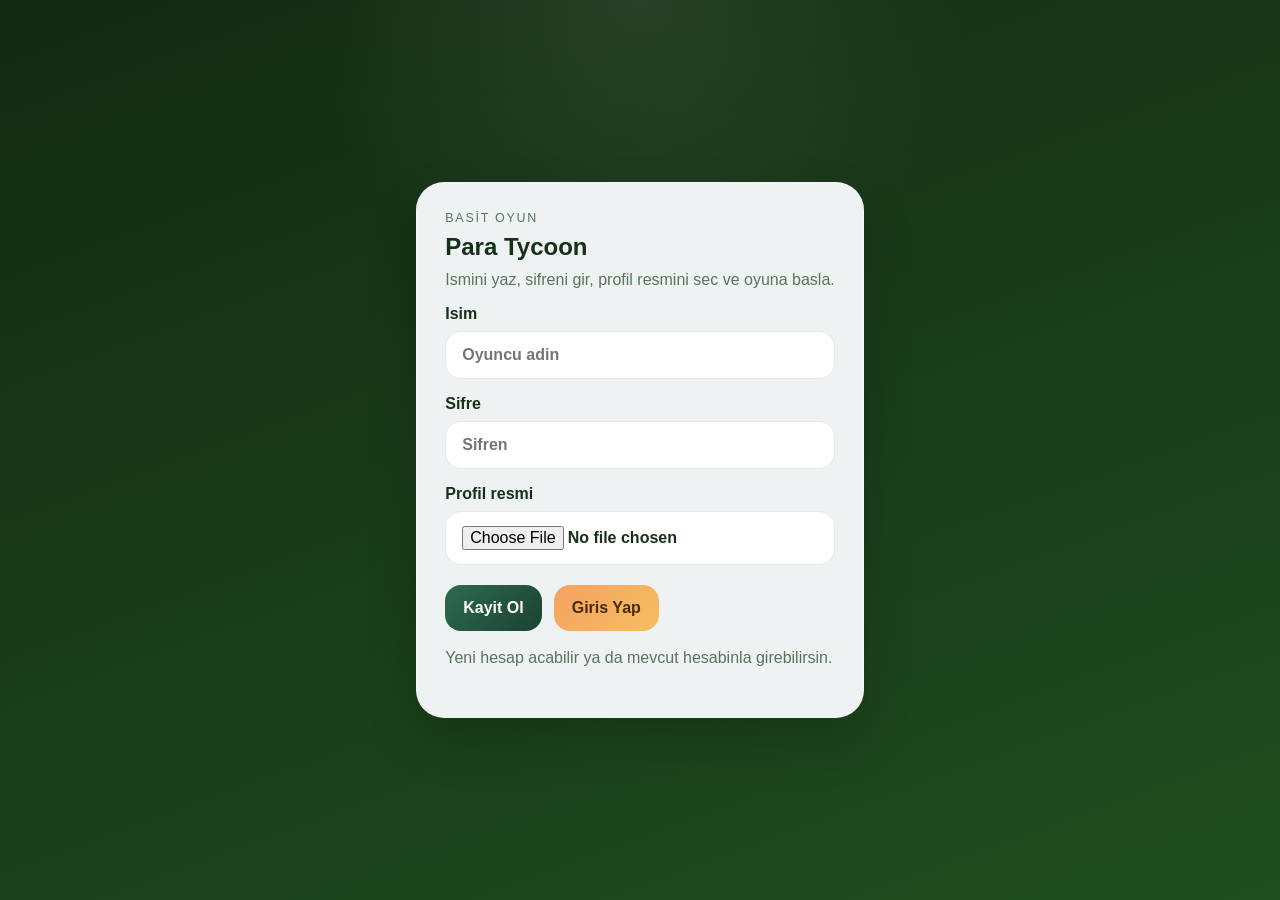
==== index.html @ 1f954dbf "Add files via upload" ====
<!DOCTYPE html>
<html lang="tr">
<head>
  <meta charset="UTF-8">
  <meta name="viewport" content="width=device-width, initial-scale=1.0">
  <title>Para Tycoon</title>
  <link rel="stylesheet" href="style.css">
</head>
<body>
  <section id="authScreen" class="screen auth-screen">
    <div class="card auth-card">
      <p class="eyebrow">Basit Oyun</p>
      <h1>Para Tycoon</h1>
      <p class="subtitle">Ismini yaz, sifreni gir, profil resmini sec ve oyuna basla.</p>

      <label>
        Isim
        <input id="usernameInput" type="text" maxlength="18" placeholder="Oyuncu adin">
      </label>

      <label>
        Sifre
        <input id="passwordInput" type="password" maxlength="24" placeholder="Sifren">
      </label>

      <label>
        Profil resmi
        <input id="avatarInput" type="file" accept="image/*">
      </label>

      <div class="button-row">
        <button id="registerButton" class="primary-button">Kayit Ol</button>
        <button id="loginButton" class="secondary-button">Giris Yap</button>
      </div>

      <p id="authMessage" class="message">Yeni hesap acabilir ya da mevcut hesabinla girebilirsin.</p>
    </div>
  </section>

  <main id="app" class="screen app hidden">
    <section class="card hero-card">
      <div class="hero-top">
        <div>
          <p class="eyebrow">Hos geldin</p>
          <h2 id="welcomeName">Oyuncu</h2>
          <p class="subtitle">Her saniye para kazan ve geliri daha da buyut.</p>
        </div>
        <img id="profileAvatar" class="avatar" alt="Profil resmi">
      </div>

      <div class="stats">
        <article class="stat-card">
          <span>Toplam Para</span>
          <strong id="moneyStat">0 TL</strong>
        </article>
        <article class="stat-card">
          <span>Saniyelik Gelir</span>
          <strong id="incomeStat">1 TL</strong>
        </article>
      </div>

      <div class="button-row">
        <button id="collectButton" class="secondary-button">Simdi +1 TL Al</button>
        <button id="logoutButton" class="ghost-button">Cikis Yap</button>
      </div>

      <p id="gameMessage" class="message">Para akmaya basladi.</p>
    </section>

    <section class="card shop-card">
      <div class="section-head">
        <div>
          <p class="eyebrow">Magaza</p>
          <h2>Gelir Yukseltmeleri</h2>
        </div>
      </div>
      <div id="shopList" class="shop-list"></div>
    </section>
  </main>

  <script src="script.js"></script>
</body>
</html>
---- style.css ----
:root {
  --bg: #132a13;
  --bg-soft: #1f4d1f;
  --panel: rgba(248, 250, 252, 0.96);
  --panel-strong: #ffffff;
  --text: #17301a;
  --muted: #58745b;
  --primary: #2d6a4f;
  --primary-dark: #1b4332;
  --accent: #f4a261;
  --line: rgba(23, 48, 26, 0.1);
}

* {
  box-sizing: border-box;
}

body {
  margin: 0;
  min-height: 100vh;
  font-family: "Trebuchet MS", "Segoe UI", sans-serif;
  color: var(--text);
  background:
    radial-gradient(circle at top, rgba(255, 255, 255, 0.08), transparent 30%),
    linear-gradient(160deg, var(--bg), var(--bg-soft));
}

button,
input {
  font: inherit;
}

.hidden {
  display: none !important;
}

.screen {
  width: min(960px, calc(100% - 32px));
  margin: 0 auto;
}

.auth-screen {
  min-height: 100vh;
  display: grid;
  place-items: center;
}

.app {
  display: grid;
  gap: 20px;
  padding: 28px 0;
}

.card {
  background: var(--panel);
  border: 1px solid rgba(255, 255, 255, 0.2);
  border-radius: 28px;
  box-shadow: 0 24px 50px rgba(0, 0, 0, 0.18);
}

.auth-card,
.hero-card,
.shop-card {
  padding: 28px;
}

.eyebrow {
  margin: 0 0 8px;
  text-transform: uppercase;
  letter-spacing: 0.14em;
  font-size: 0.78rem;
  color: var(--muted);
}

h1,
h2,
p {
  margin-top: 0;
}

h1,
h2 {
  margin-bottom: 10px;
}

.subtitle {
  color: var(--muted);
  max-width: 48ch;
}

label {
  display: flex;
  flex-direction: column;
  gap: 8px;
  font-weight: 700;
  margin-top: 16px;
}

input {
  border: 1px solid var(--line);
  border-radius: 16px;
  padding: 14px 16px;
  background: var(--panel-strong);
}

.button-row {
  display: flex;
  flex-wrap: wrap;
  gap: 12px;
  margin-top: 20px;
}

button {
  border: none;
  border-radius: 16px;
  padding: 14px 18px;
  font-weight: 800;
  cursor: pointer;
  transition: transform 0.15s ease, opacity 0.15s ease;
}

button:hover {
  transform: translateY(-1px);
}

button:disabled {
  opacity: 0.55;
  cursor: not-allowed;
  transform: none;
}

.primary-button {
  background: linear-gradient(135deg, var(--primary), var(--primary-dark));
  color: #fff;
}

.secondary-button {
  background: linear-gradient(135deg, var(--accent), #f6bd60);
  color: #4a2a00;
}

.ghost-button {
  background: transparent;
  color: var(--text);
  border: 1px solid var(--line);
}

.hero-top {
  display: flex;
  justify-content: space-between;
  gap: 20px;
  align-items: center;
}

.avatar {
  width: 92px;
  height: 92px;
  border-radius: 24px;
  object-fit: cover;
  background: #dce7dd;
  border: 3px solid rgba(45, 106, 79, 0.2);
}

.stats {
  display: grid;
  grid-template-columns: repeat(2, minmax(0, 1fr));
  gap: 14px;
  margin-top: 22px;
}

.stat-card,
.shop-item {
  background: rgba(255, 255, 255, 0.72);
  border: 1px solid var(--line);
  border-radius: 22px;
}

.stat-card {
  padding: 18px;
  display: flex;
  flex-direction: column;
  gap: 8px;
}

.stat-card strong {
  font-size: clamp(1.4rem, 4vw, 2rem);
}

.section-head {
  margin-bottom: 18px;
}

.shop-list {
  display: grid;
  gap: 14px;
}

.shop-item {
  padding: 18px;
  display: flex;
  justify-content: space-between;
  align-items: center;
  gap: 16px;
}

.shop-item p,
.message {
  color: var(--muted);
}

.message {
  margin-top: 18px;
  min-height: 24px;
}

@media (max-width: 700px) {
  .screen {
    width: min(100% - 20px, 960px);
  }

  .hero-top,
  .shop-item {
    flex-direction: column;
    align-items: flex-start;
  }

  .stats {
    grid-template-columns: 1fr;
  }

  .avatar {
    width: 80px;
    height: 80px;
  }
}
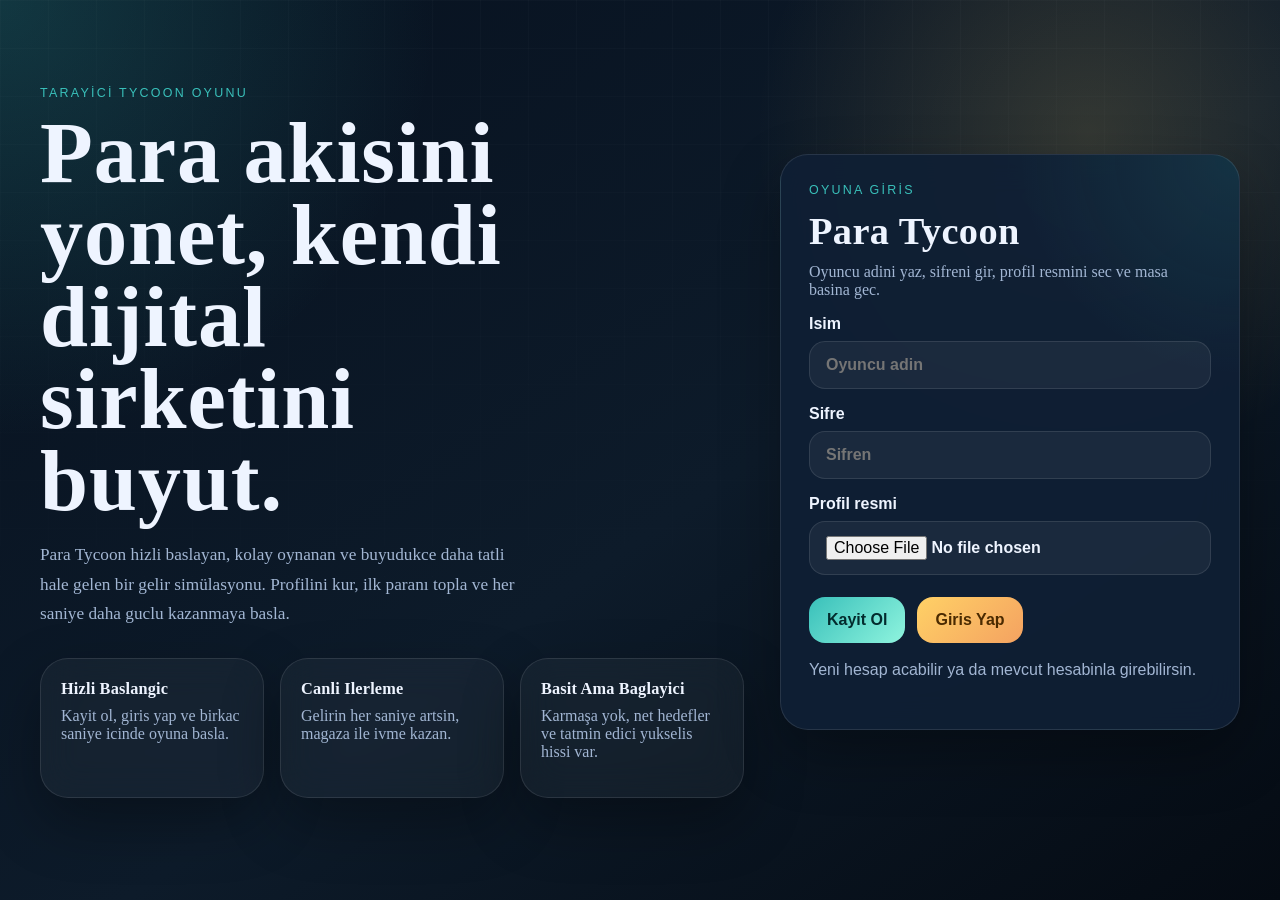
==== commit 34abfd69: "Add files via upload" ====
--- a/index.html
+++ b/index.html
@@ -4,79 +4,141 @@
   <meta charset="UTF-8">
   <meta name="viewport" content="width=device-width, initial-scale=1.0">
   <title>Para Tycoon</title>
+  <meta name="description" content="Para Tycoon: gelirini buyut, yatirimlarini yonet ve kendi para imparatorlugunu kur.">
   <link rel="stylesheet" href="style.css">
 </head>
 <body>
-  <section id="authScreen" class="screen auth-screen">
-    <div class="card auth-card">
-      <p class="eyebrow">Basit Oyun</p>
-      <h1>Para Tycoon</h1>
-      <p class="subtitle">Ismini yaz, sifreni gir, profil resmini sec ve oyuna basla.</p>
+  <div class="page-shell">
+    <section id="authScreen" class="screen auth-screen">
+      <div class="hero-copy">
+        <p class="eyebrow">Tarayici Tycoon Oyunu</p>
+        <h1>Para akisini yonet, kendi dijital sirketini buyut.</h1>
+        <p class="lead">
+          Para Tycoon hizli baslayan, kolay oynanan ve buyudukce daha tatli hale gelen bir gelir simülasyonu.
+          Profilini kur, ilk paranı topla ve her saniye daha guclu kazanmaya basla.
+        </p>
 
-      <label>
-        Isim
-        <input id="usernameInput" type="text" maxlength="18" placeholder="Oyuncu adin">
-      </label>
-
-      <label>
-        Sifre
-        <input id="passwordInput" type="password" maxlength="24" placeholder="Sifren">
-      </label>
-
-      <label>
-        Profil resmi
-        <input id="avatarInput" type="file" accept="image/*">
-      </label>
-
-      <div class="button-row">
-        <button id="registerButton" class="primary-button">Kayit Ol</button>
-        <button id="loginButton" class="secondary-button">Giris Yap</button>
+        <div class="feature-strip">
+          <article class="feature-card">
+            <strong>Hizli Baslangic</strong>
+            <p>Kayit ol, giris yap ve birkac saniye icinde oyuna basla.</p>
+          </article>
+          <article class="feature-card">
+            <strong>Canli Ilerleme</strong>
+            <p>Gelirin her saniye artsin, magaza ile ivme kazan.</p>
+          </article>
+          <article class="feature-card">
+            <strong>Basit Ama Baglayici</strong>
+            <p>Karmaşa yok, net hedefler ve tatmin edici yukselis hissi var.</p>
+          </article>
+        </div>
       </div>
 
-      <p id="authMessage" class="message">Yeni hesap acabilir ya da mevcut hesabinla girebilirsin.</p>
-    </div>
-  </section>
+      <div class="card auth-card">
+        <div class="auth-card-header">
+          <p class="eyebrow">Oyuna Giris</p>
+          <h2>Para Tycoon</h2>
+          <p class="subtitle">Oyuncu adini yaz, sifreni gir, profil resmini sec ve masa basina gec.</p>
+        </div>
 
-  <main id="app" class="screen app hidden">
-    <section class="card hero-card">
-      <div class="hero-top">
-        <div>
-          <p class="eyebrow">Hos geldin</p>
-          <h2 id="welcomeName">Oyuncu</h2>
-          <p class="subtitle">Her saniye para kazan ve geliri daha da buyut.</p>
+        <label>
+          Isim
+          <input id="usernameInput" type="text" maxlength="18" placeholder="Oyuncu adin">
+        </label>
+
+        <label>
+          Sifre
+          <input id="passwordInput" type="password" maxlength="24" placeholder="Sifren">
+        </label>
+
+        <label>
+          Profil resmi
+          <input id="avatarInput" type="file" accept="image/*">
+        </label>
+
+        <div class="button-row">
+          <button id="registerButton" class="primary-button">Kayit Ol</button>
+          <button id="loginButton" class="secondary-button">Giris Yap</button>
         </div>
-        <img id="profileAvatar" class="avatar" alt="Profil resmi">
+
+        <p id="authMessage" class="message">Yeni hesap acabilir ya da mevcut hesabinla girebilirsin.</p>
       </div>
-
-      <div class="stats">
-        <article class="stat-card">
-          <span>Toplam Para</span>
-          <strong id="moneyStat">0 TL</strong>
-        </article>
-        <article class="stat-card">
-          <span>Saniyelik Gelir</span>
-          <strong id="incomeStat">1 TL</strong>
-        </article>
-      </div>
-
-      <div class="button-row">
-        <button id="collectButton" class="secondary-button">Simdi +1 TL Al</button>
-        <button id="logoutButton" class="ghost-button">Cikis Yap</button>
-      </div>
-
-      <p id="gameMessage" class="message">Para akmaya basladi.</p>
     </section>
 
-    <section class="card shop-card">
-      <div class="section-head">
-        <div>
-          <p class="eyebrow">Magaza</p>
-          <h2>Gelir Yukseltmeleri</h2>
+    <main id="app" class="screen app hidden">
+      <section class="overview-grid">
+        <section class="card game-stage">
+          <div class="stage-header">
+            <div>
+              <p class="eyebrow">Canli Panel</p>
+              <h2 id="welcomeName">Oyuncu</h2>
+              <p class="subtitle">Her saniye para kazan, elle hizlan ve yatirimlarini buyut.</p>
+            </div>
+            <img id="profileAvatar" class="avatar" alt="Profil resmi">
+          </div>
+
+          <div class="stats">
+            <article class="stat-card stat-emphasis">
+              <span>Toplam Para</span>
+              <strong id="moneyStat">0 TL</strong>
+            </article>
+            <article class="stat-card">
+              <span>Saniyelik Gelir</span>
+              <strong id="incomeStat">1 TL</strong>
+            </article>
+          </div>
+
+          <div class="button-row">
+            <button id="collectButton" class="secondary-button">Simdi +1 TL Al</button>
+            <button id="logoutButton" class="ghost-button">Cikis Yap</button>
+          </div>
+
+          <p id="gameMessage" class="message">Para akmaya basladi.</p>
+        </section>
+
+        <aside class="card side-panel">
+          <p class="eyebrow">Hedefler</p>
+          <h2>Buyume Stratejisi</h2>
+          <div class="mini-list">
+            <article>
+              <strong>1. Elle baslat</strong>
+              <p>Ilk birikimi hizli toplamak icin tikla.</p>
+            </article>
+            <article>
+              <strong>2. Geliri katla</strong>
+              <p>Magazadan en mantikli gelistirmeyi sec.</p>
+            </article>
+            <article>
+              <strong>3. Ritmi koru</strong>
+              <p>Fiyatlar artarken gelir akisini dengele.</p>
+            </article>
+          </div>
+        </aside>
+      </section>
+
+      <section class="card leaderboard-card">
+        <div class="section-head">
+          <div>
+            <p class="eyebrow">Skor Tabelasi</p>
+            <h2>En Iyi 20 Oyuncu</h2>
+            <p class="subtitle">Her hesabin ulasabilecegi en yuksek para miktari burada saklanir.</p>
+          </div>
         </div>
-      </div>
-      <div id="shopList" class="shop-list"></div>
-    </section>
-  </main>
+        <div id="leaderboardList" class="leaderboard-list"></div>
+      </section>
+
+      <section class="card shop-card">
+        <div class="section-head">
+          <div>
+            <p class="eyebrow">Magaza</p>
+            <h2>Gelir Yukseltmeleri</h2>
+            <p class="subtitle">Dogru zamanda yatirim yap, saniyelik kazancini buyut.</p>
+          </div>
+        </div>
+        <div id="shopList" class="shop-list"></div>
+      </section>
+    </main>
+  </div>
 
   <script src="script.js"></script>
 </body>
--- a/style.css
+++ b/style.css
@@ -1,28 +1,50 @@
 :root {
-  --bg: #132a13;
-  --bg-soft: #1f4d1f;
-  --panel: rgba(248, 250, 252, 0.96);
-  --panel-strong: #ffffff;
-  --text: #17301a;
-  --muted: #58745b;
-  --primary: #2d6a4f;
-  --primary-dark: #1b4332;
-  --accent: #f4a261;
-  --line: rgba(23, 48, 26, 0.1);
+  --bg: #07111f;
+  --bg-deep: #0d1b2a;
+  --bg-soft: #132238;
+  --panel: rgba(10, 22, 39, 0.78);
+  --panel-strong: rgba(15, 31, 53, 0.94);
+  --panel-light: rgba(255, 255, 255, 0.08);
+  --text: #eef4ff;
+  --muted: #a2b6d3;
+  --primary: #39c0ba;
+  --primary-strong: #1da9b9;
+  --accent: #ffd166;
+  --accent-strong: #f4a261;
+  --line: rgba(255, 255, 255, 0.1);
+  --success: #8bd3a8;
+  --shadow: 0 24px 60px rgba(0, 0, 0, 0.32);
 }
 
 * {
   box-sizing: border-box;
+}
+
+html {
+  scroll-behavior: smooth;
 }
 
 body {
   margin: 0;
   min-height: 100vh;
-  font-family: "Trebuchet MS", "Segoe UI", sans-serif;
+  font-family: Georgia, "Times New Roman", serif;
   color: var(--text);
   background:
-    radial-gradient(circle at top, rgba(255, 255, 255, 0.08), transparent 30%),
-    linear-gradient(160deg, var(--bg), var(--bg-soft));
+    radial-gradient(circle at top left, rgba(57, 192, 186, 0.22), transparent 28%),
+    radial-gradient(circle at 85% 15%, rgba(255, 209, 102, 0.16), transparent 25%),
+    linear-gradient(145deg, var(--bg), var(--bg-deep) 55%, #050b13);
+}
+
+body::before {
+  content: "";
+  position: fixed;
+  inset: 0;
+  pointer-events: none;
+  background:
+    linear-gradient(rgba(255, 255, 255, 0.03) 1px, transparent 1px),
+    linear-gradient(90deg, rgba(255, 255, 255, 0.03) 1px, transparent 1px);
+  background-size: 48px 48px;
+  mask-image: linear-gradient(to bottom, rgba(0, 0, 0, 0.6), transparent 88%);
 }
 
 button,
@@ -34,118 +56,221 @@
   display: none !important;
 }
 
+.page-shell {
+  width: min(1200px, calc(100% - 32px));
+  margin: 0 auto;
+  padding: 32px 0 48px;
+}
+
 .screen {
-  width: min(960px, calc(100% - 32px));
-  margin: 0 auto;
+  width: 100%;
 }
 
 .auth-screen {
-  min-height: 100vh;
-  display: grid;
-  place-items: center;
-}
-
-.app {
-  display: grid;
-  gap: 20px;
-  padding: 28px 0;
-}
-
-.card {
-  background: var(--panel);
-  border: 1px solid rgba(255, 255, 255, 0.2);
-  border-radius: 28px;
-  box-shadow: 0 24px 50px rgba(0, 0, 0, 0.18);
-}
-
-.auth-card,
-.hero-card,
-.shop-card {
-  padding: 28px;
+  min-height: calc(100vh - 80px);
+  display: grid;
+  grid-template-columns: minmax(0, 1.15fr) minmax(320px, 460px);
+  gap: 28px;
+  align-items: center;
+}
+
+.hero-copy {
+  padding: 12px 8px 12px 0;
 }
 
 .eyebrow {
-  margin: 0 0 8px;
+  margin: 0 0 12px;
   text-transform: uppercase;
-  letter-spacing: 0.14em;
+  letter-spacing: 0.18em;
   font-size: 0.78rem;
-  color: var(--muted);
+  color: var(--primary);
+  font-family: "Trebuchet MS", "Segoe UI", sans-serif;
 }
 
 h1,
 h2,
+h3,
 p {
   margin-top: 0;
 }
 
 h1,
+h2,
+strong {
+  letter-spacing: 0.01em;
+}
+
+h1 {
+  margin-bottom: 18px;
+  max-width: 11ch;
+  font-size: clamp(3rem, 7vw, 5.4rem);
+  line-height: 0.95;
+}
+
 h2 {
   margin-bottom: 10px;
-}
-
-.subtitle {
+  font-size: clamp(1.8rem, 3vw, 2.6rem);
+}
+
+.lead,
+.subtitle,
+.message,
+.feature-card p,
+.mini-list p,
+.shop-item p {
   color: var(--muted);
-  max-width: 48ch;
+}
+
+.lead {
+  max-width: 56ch;
+  font-size: 1.08rem;
+  line-height: 1.7;
+}
+
+.feature-strip,
+.mini-list,
+.shop-list,
+.leaderboard-list {
+  display: grid;
+  gap: 16px;
+}
+
+.feature-strip {
+  grid-template-columns: repeat(3, minmax(0, 1fr));
+  margin-top: 30px;
+}
+
+.card,
+.feature-card {
+  border: 1px solid var(--line);
+  border-radius: 28px;
+  box-shadow: var(--shadow);
+  backdrop-filter: blur(18px);
+}
+
+.card {
+  background:
+    linear-gradient(180deg, rgba(255, 255, 255, 0.06), transparent),
+    var(--panel);
+}
+
+.feature-card {
+  background: rgba(255, 255, 255, 0.04);
+  padding: 20px;
+}
+
+.feature-card strong,
+.mini-list strong {
+  display: block;
+  margin-bottom: 8px;
+  font-size: 1.02rem;
+}
+
+.auth-card,
+.game-stage,
+.side-panel,
+.shop-card,
+.leaderboard-card {
+  padding: 28px;
+}
+
+.auth-card {
+  background:
+    radial-gradient(circle at top right, rgba(57, 192, 186, 0.12), transparent 30%),
+    var(--panel-strong);
+}
+
+.auth-card-header {
+  margin-bottom: 14px;
 }
 
 label {
   display: flex;
   flex-direction: column;
   gap: 8px;
+  margin-top: 16px;
   font-weight: 700;
-  margin-top: 16px;
+  font-family: "Trebuchet MS", "Segoe UI", sans-serif;
 }
 
 input {
   border: 1px solid var(--line);
   border-radius: 16px;
   padding: 14px 16px;
-  background: var(--panel-strong);
+  color: var(--text);
+  background: rgba(255, 255, 255, 0.05);
+  outline: none;
+}
+
+input:focus {
+  border-color: rgba(57, 192, 186, 0.8);
+  box-shadow: 0 0 0 4px rgba(57, 192, 186, 0.12);
 }
 
 .button-row {
   display: flex;
   flex-wrap: wrap;
   gap: 12px;
-  margin-top: 20px;
+  margin-top: 22px;
 }
 
 button {
   border: none;
   border-radius: 16px;
   padding: 14px 18px;
+  font-family: "Trebuchet MS", "Segoe UI", sans-serif;
   font-weight: 800;
   cursor: pointer;
-  transition: transform 0.15s ease, opacity 0.15s ease;
+  transition: transform 0.18s ease, box-shadow 0.18s ease, opacity 0.18s ease;
 }
 
 button:hover {
-  transform: translateY(-1px);
+  transform: translateY(-2px);
+  box-shadow: 0 12px 24px rgba(0, 0, 0, 0.18);
 }
 
 button:disabled {
   opacity: 0.55;
   cursor: not-allowed;
   transform: none;
+  box-shadow: none;
 }
 
 .primary-button {
-  background: linear-gradient(135deg, var(--primary), var(--primary-dark));
-  color: #fff;
+  color: #032b2d;
+  background: linear-gradient(135deg, var(--primary), #8ff4de);
 }
 
 .secondary-button {
-  background: linear-gradient(135deg, var(--accent), #f6bd60);
   color: #4a2a00;
+  background: linear-gradient(135deg, var(--accent), var(--accent-strong));
 }
 
 .ghost-button {
+  color: var(--text);
   background: transparent;
-  color: var(--text);
   border: 1px solid var(--line);
 }
 
-.hero-top {
+.app {
+  display: grid;
+  gap: 24px;
+  padding-top: 10px;
+}
+
+.overview-grid {
+  display: grid;
+  grid-template-columns: minmax(0, 1.4fr) minmax(280px, 0.8fr);
+  gap: 24px;
+}
+
+.game-stage {
+  background:
+    radial-gradient(circle at top right, rgba(255, 209, 102, 0.14), transparent 28%),
+    var(--panel-strong);
+}
+
+.stage-header {
   display: flex;
   justify-content: space-between;
   gap: 20px;
@@ -153,72 +278,154 @@
 }
 
 .avatar {
-  width: 92px;
-  height: 92px;
+  width: 104px;
+  height: 104px;
+  border-radius: 28px;
+  object-fit: cover;
+  background: rgba(255, 255, 255, 0.1);
+  border: 1px solid rgba(255, 255, 255, 0.18);
+}
+
+.stats {
+  display: grid;
+  grid-template-columns: repeat(2, minmax(0, 1fr));
+  gap: 16px;
+  margin-top: 24px;
+}
+
+.stat-card,
+.shop-item,
+.mini-list article,
+.leaderboard-item,
+.leaderboard-empty {
   border-radius: 24px;
-  object-fit: cover;
-  background: #dce7dd;
-  border: 3px solid rgba(45, 106, 79, 0.2);
-}
-
-.stats {
-  display: grid;
-  grid-template-columns: repeat(2, minmax(0, 1fr));
-  gap: 14px;
-  margin-top: 22px;
-}
-
-.stat-card,
-.shop-item {
-  background: rgba(255, 255, 255, 0.72);
   border: 1px solid var(--line);
-  border-radius: 22px;
+  background: rgba(255, 255, 255, 0.05);
 }
 
 .stat-card {
+  padding: 20px;
+  display: flex;
+  flex-direction: column;
+  gap: 10px;
+}
+
+.stat-card span {
+  color: var(--muted);
+  font-family: "Trebuchet MS", "Segoe UI", sans-serif;
+}
+
+.stat-card strong {
+  font-size: clamp(1.5rem, 4vw, 2.4rem);
+}
+
+.stat-emphasis {
+  background: linear-gradient(135deg, rgba(57, 192, 186, 0.16), rgba(255, 209, 102, 0.1));
+}
+
+.side-panel {
+  align-self: stretch;
+}
+
+.mini-list article {
   padding: 18px;
-  display: flex;
-  flex-direction: column;
-  gap: 8px;
-}
-
-.stat-card strong {
-  font-size: clamp(1.4rem, 4vw, 2rem);
 }
 
 .section-head {
   margin-bottom: 18px;
 }
 
-.shop-list {
-  display: grid;
-  gap: 14px;
-}
-
 .shop-item {
+  display: flex;
+  align-items: center;
+  justify-content: space-between;
+  gap: 16px;
   padding: 18px;
-  display: flex;
+}
+
+.leaderboard-item,
+.leaderboard-empty {
+  padding: 18px 20px;
+}
+
+.leaderboard-item {
+  display: flex;
+  align-items: center;
   justify-content: space-between;
-  align-items: center;
   gap: 16px;
 }
 
-.shop-item p,
-.message {
+.leaderboard-rank {
+  width: 44px;
+  height: 44px;
+  border-radius: 14px;
+  display: grid;
+  place-items: center;
+  font-family: "Trebuchet MS", "Segoe UI", sans-serif;
+  font-weight: 800;
+  color: #05292b;
+  background: linear-gradient(135deg, var(--primary), #8ff4de);
+}
+
+.leaderboard-meta {
+  flex: 1;
+}
+
+.leaderboard-meta strong,
+.leaderboard-score strong {
+  display: block;
+  margin-bottom: 4px;
+}
+
+.leaderboard-meta span,
+.leaderboard-score span,
+.leaderboard-empty {
   color: var(--muted);
+  font-family: "Trebuchet MS", "Segoe UI", sans-serif;
+}
+
+.leaderboard-score {
+  text-align: right;
+}
+
+.shop-item strong {
+  display: block;
+  margin-bottom: 6px;
+  font-size: 1.08rem;
 }
 
 .message {
   margin-top: 18px;
   min-height: 24px;
+  font-family: "Trebuchet MS", "Segoe UI", sans-serif;
+}
+
+@media (max-width: 960px) {
+  .auth-screen,
+  .overview-grid,
+  .feature-strip {
+    grid-template-columns: 1fr;
+  }
+
+  h1 {
+    max-width: 14ch;
+  }
 }
 
 @media (max-width: 700px) {
-  .screen {
-    width: min(100% - 20px, 960px);
-  }
-
-  .hero-top,
+  .page-shell {
+    width: min(100% - 20px, 1200px);
+    padding: 20px 0 28px;
+  }
+
+  .auth-card,
+  .game-stage,
+  .side-panel,
+  .shop-card {
+    padding: 20px;
+  }
+
+  .stage-header,
   .shop-item {
     flex-direction: column;
     align-items: flex-start;
@@ -229,7 +436,7 @@
   }
 
   .avatar {
-    width: 80px;
-    height: 80px;
-  }
-}
+    width: 88px;
+    height: 88px;
+  }
+}
